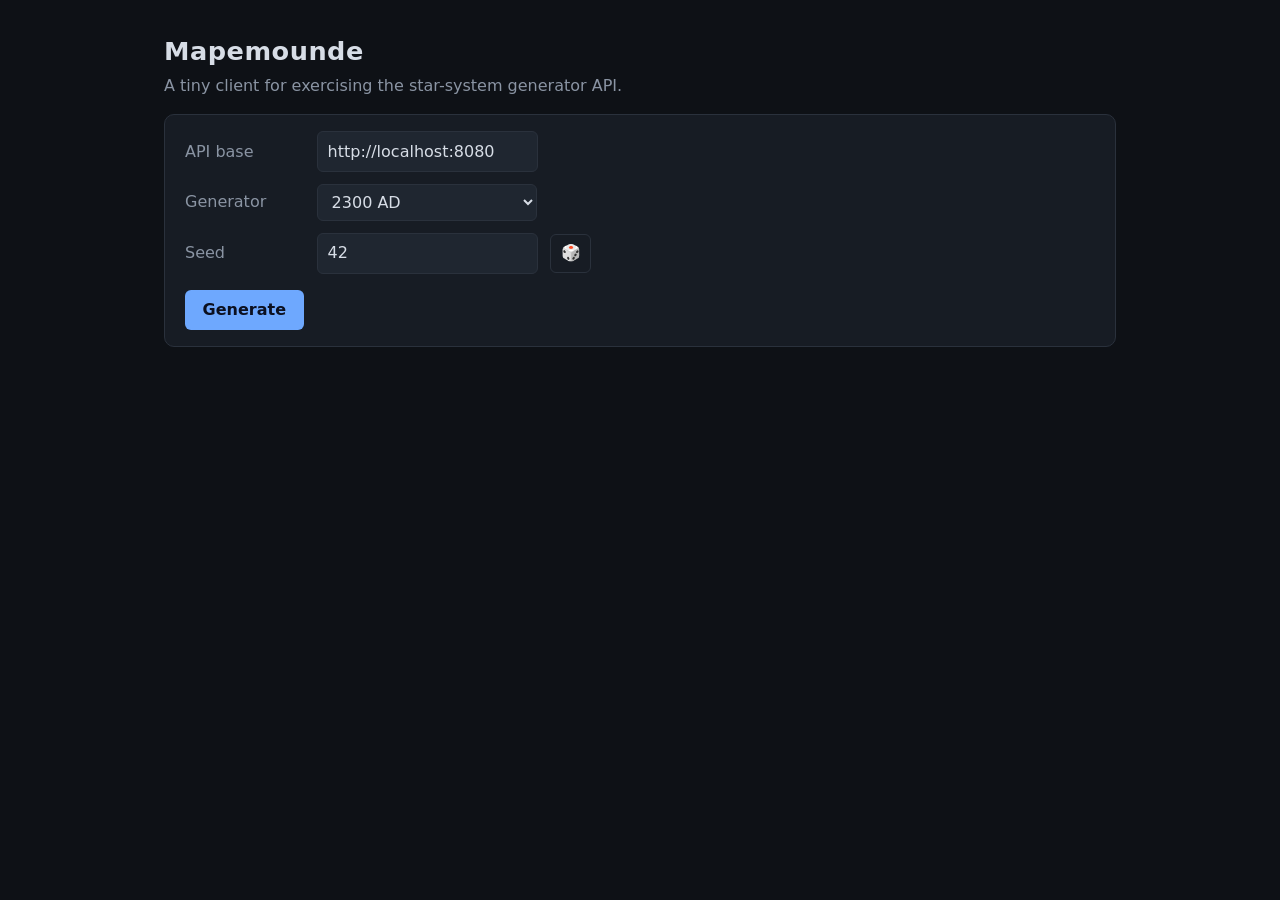
==== docs/index.html @ 3610985d "initial" ====
<!DOCTYPE html>
<html lang="en">
  <head>
    <meta charset="utf-8" />
    <meta name="viewport" content="width=device-width, initial-scale=1" />
    <title>Mapemounde — API tester</title>
    <link rel="stylesheet" href="styles.css" />
  </head>
  <body>
    <header>
      <h1>Mapemounde</h1>
      <p class="subtitle">A tiny client for exercising the star-system generator API.</p>
    </header>

    <main>
      <form id="form">
        <div class="row">
          <label for="apiBase">API base</label>
          <!-- Value is set by app.js (saved override → ?api= → default); remembered across visits. -->
          <input id="apiBase" type="text" placeholder="http://localhost:8080" spellcheck="false" />
        </div>

        <div class="row">
          <label for="generator">Generator</label>
          <select id="generator">
            <option value="ad2300">2300 AD</option>
            <option value="btech">BattleTech</option>
            <option value="aow">Architect of Worlds</option>
            <option value="traveller">Traveller (Classic)</option>
          </select>
        </div>

        <div class="row">
          <label for="seed">Seed</label>
          <input id="seed" type="text" value="42" spellcheck="false" />
          <button type="button" id="randomSeed" class="ghost" title="Random seed">🎲</button>
        </div>

        <!-- BattleTech only -->
        <div class="row param" data-param="btech">
          <label for="starType">Star type</label>
          <select id="starType">
            <option value="Realistic">Realistic</option>
            <option value="LifeFriendly">LifeFriendly</option>
            <option value="HotStars">HotStars</option>
          </select>
        </div>

        <!-- Architect of Worlds only -->
        <div class="row param" data-param="aow">
          <label for="earthLike">Earth-like bias</label>
          <input id="earthLike" type="checkbox" />
        </div>

        <div class="row actions">
          <button type="submit" id="generate">Generate</button>
          <span id="status" class="status"></span>
        </div>
      </form>

      <section id="result" hidden>
        <div id="rendered"></div>
        <details id="rawWrap">
          <summary>Raw JSON</summary>
          <pre id="raw"></pre>
        </details>
      </section>
    </main>

    <script src="app.js"></script>
  </body>
</html>
---- docs/styles.css ----
:root {
  --bg: #0e1116;
  --panel: #171c24;
  --panel-2: #1f2630;
  --text: #d7dde6;
  --muted: #8a94a3;
  --accent: #6ea8fe;
  --border: #2a313c;
  --error: #ff8a8a;
}

* {
  box-sizing: border-box;
}

body {
  margin: 0;
  font-family: system-ui, -apple-system, Segoe UI, Roboto, sans-serif;
  background: var(--bg);
  color: var(--text);
  line-height: 1.5;
}

header {
  padding: 2rem 1.5rem 1rem;
  max-width: 1000px;
  margin: 0 auto;
}

h1 {
  margin: 0;
  font-size: 1.6rem;
  letter-spacing: 0.5px;
}

.subtitle {
  margin: 0.25rem 0 0;
  color: var(--muted);
}

main {
  max-width: 1000px;
  margin: 0 auto;
  padding: 0 1.5rem 4rem;
}

form {
  background: var(--panel);
  border: 1px solid var(--border);
  border-radius: 10px;
  padding: 1rem 1.25rem;
  display: flex;
  flex-direction: column;
  gap: 0.75rem;
}

.row {
  display: flex;
  align-items: center;
  gap: 0.75rem;
}

.row label {
  width: 120px;
  color: var(--muted);
  flex: none;
}

input[type="text"],
select {
  background: var(--panel-2);
  color: var(--text);
  border: 1px solid var(--border);
  border-radius: 6px;
  padding: 0.45rem 0.6rem;
  font: inherit;
  min-width: 220px;
}

input[type="text"]:focus,
select:focus {
  outline: none;
  border-color: var(--accent);
}

.param[hidden] {
  display: none;
}

button {
  background: var(--accent);
  color: #0b1020;
  border: none;
  border-radius: 6px;
  padding: 0.5rem 1.1rem;
  font: inherit;
  font-weight: 600;
  cursor: pointer;
}

button.ghost {
  background: transparent;
  border: 1px solid var(--border);
  color: var(--text);
  padding: 0.4rem 0.6rem;
}

button:hover {
  filter: brightness(1.08);
}

.actions {
  margin-top: 0.25rem;
}

.status {
  color: var(--muted);
}

.status.error {
  color: var(--error);
}

section#result {
  margin-top: 1.5rem;
}

.card {
  background: var(--panel);
  border: 1px solid var(--border);
  border-radius: 10px;
  padding: 1rem 1.25rem;
  margin-bottom: 1rem;
}

.card h2 {
  margin: 0 0 0.75rem;
  font-size: 1.05rem;
}

.meta {
  color: var(--muted);
  margin-bottom: 1rem;
}

.meta strong {
  color: var(--text);
}

table {
  width: 100%;
  border-collapse: collapse;
  font-variant-numeric: tabular-nums;
  font-size: 0.92rem;
}

th,
td {
  text-align: left;
  padding: 0.4rem 0.6rem;
  border-bottom: 1px solid var(--border);
  white-space: nowrap;
}

th {
  color: var(--muted);
  font-weight: 600;
}

td.num {
  text-align: right;
}

.unit {
  color: var(--muted);
  margin-left: 0.25rem;
}

.kvs {
  display: grid;
  grid-template-columns: max-content 1fr;
  gap: 0.35rem 1.25rem;
}

.kvs dt {
  color: var(--muted);
}

.kvs dd {
  margin: 0;
}

details {
  margin-top: 0.5rem;
}

summary {
  cursor: pointer;
  color: var(--muted);
}

pre {
  background: var(--panel-2);
  border: 1px solid var(--border);
  border-radius: 8px;
  padding: 1rem;
  overflow-x: auto;
  font-size: 0.82rem;
}
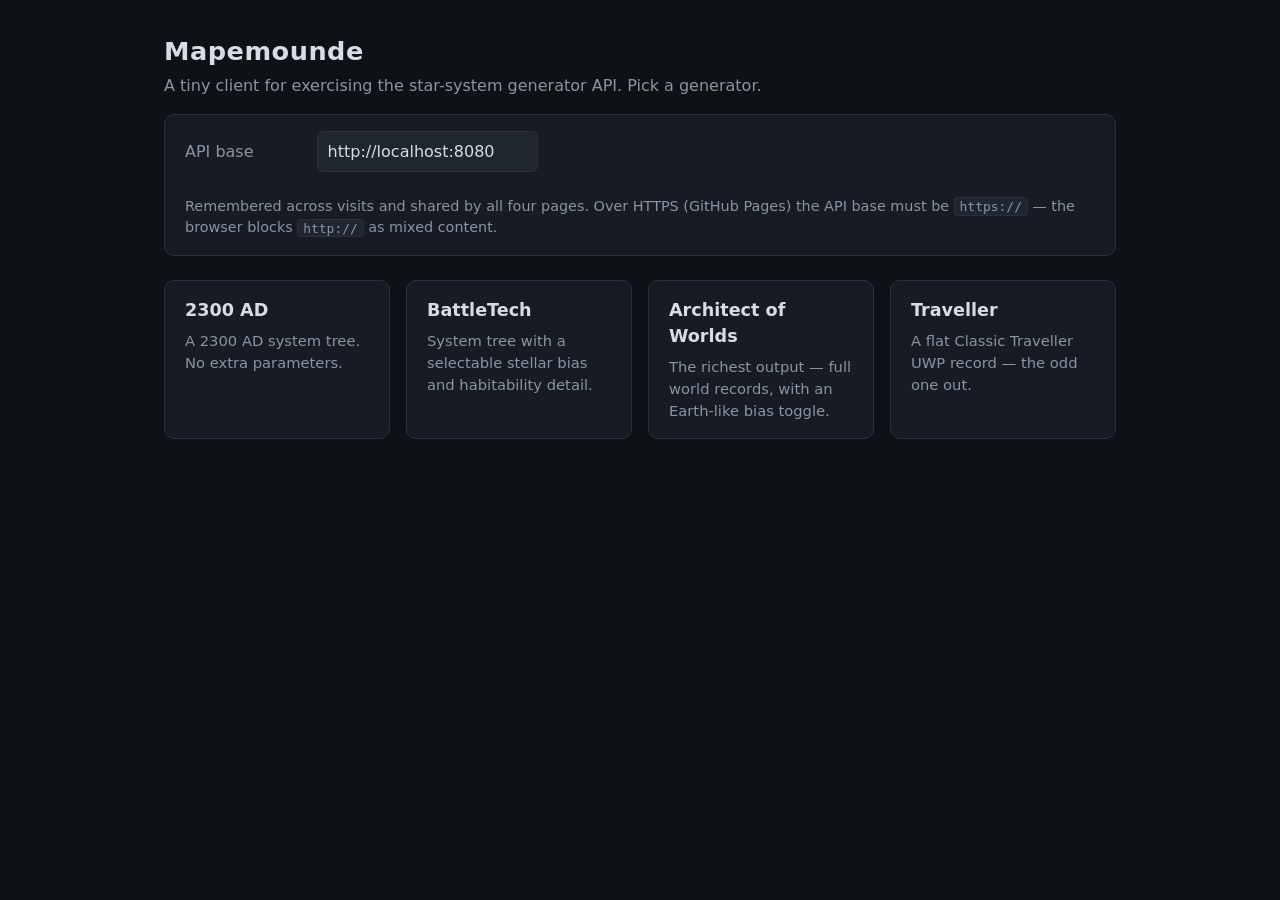
==== commit 3f22fc6a: "updated for new lib spec" ====
--- a/docs/index.html
+++ b/docs/index.html
@@ -9,64 +9,62 @@
   <body>
     <header>
       <h1>Mapemounde</h1>
-      <p class="subtitle">A tiny client for exercising the star-system generator API.</p>
+      <p class="subtitle">A tiny client for exercising the star-system generator API. Pick a generator.</p>
     </header>
 
     <main>
-      <form id="form">
+      <form id="hubForm">
         <div class="row">
           <label for="apiBase">API base</label>
-          <!-- Value is set by app.js (saved override → ?api= → default); remembered across visits. -->
+          <!-- Set/remembered here and shared with every generator page via localStorage. -->
           <input id="apiBase" type="text" placeholder="http://localhost:8080" spellcheck="false" />
         </div>
-
-        <div class="row">
-          <label for="generator">Generator</label>
-          <select id="generator">
-            <option value="ad2300">2300 AD</option>
-            <option value="btech">BattleTech</option>
-            <option value="aow">Architect of Worlds</option>
-            <option value="traveller">Traveller (Classic)</option>
-          </select>
-        </div>
-
-        <div class="row">
-          <label for="seed">Seed</label>
-          <input id="seed" type="text" value="42" spellcheck="false" />
-          <button type="button" id="randomSeed" class="ghost" title="Random seed">🎲</button>
-        </div>
-
-        <!-- BattleTech only -->
-        <div class="row param" data-param="btech">
-          <label for="starType">Star type</label>
-          <select id="starType">
-            <option value="Realistic">Realistic</option>
-            <option value="LifeFriendly">LifeFriendly</option>
-            <option value="HotStars">HotStars</option>
-          </select>
-        </div>
-
-        <!-- Architect of Worlds only -->
-        <div class="row param" data-param="aow">
-          <label for="earthLike">Earth-like bias</label>
-          <input id="earthLike" type="checkbox" />
-        </div>
-
-        <div class="row actions">
-          <button type="submit" id="generate">Generate</button>
-          <span id="status" class="status"></span>
-        </div>
+        <p class="hint">
+          Remembered across visits and shared by all four pages. Over HTTPS (GitHub Pages) the
+          API base must be <code>https://</code> — the browser blocks <code>http://</code> as mixed content.
+        </p>
       </form>
 
-      <section id="result" hidden>
-        <div id="rendered"></div>
-        <details id="rawWrap">
-          <summary>Raw JSON</summary>
-          <pre id="raw"></pre>
-        </details>
-      </section>
+      <nav class="cards">
+        <a class="gcard" href="ad2300.html">
+          <h2>2300 AD</h2>
+          <p>A 2300 AD system tree. No extra parameters.</p>
+        </a>
+        <a class="gcard" href="btech.html">
+          <h2>BattleTech</h2>
+          <p>System tree with a selectable stellar bias and habitability detail.</p>
+        </a>
+        <a class="gcard" href="aow.html">
+          <h2>Architect of Worlds</h2>
+          <p>The richest output — full world records, with an Earth-like bias toggle.</p>
+        </a>
+        <a class="gcard" href="traveller.html">
+          <h2>Traveller</h2>
+          <p>A flat Classic Traveller UWP record — the odd one out.</p>
+        </a>
+      </nav>
     </main>
 
-    <script src="app.js"></script>
+    <script>
+      "use strict";
+      // The hub only manages the shared API base; each generator page resolves it the same way.
+      const API_BASE_KEY = "mapemounde.apiBase";
+      const DEFAULT_API_BASE = "http://localhost:8080";
+      const input = document.getElementById("apiBase");
+
+      function read() {
+        const fromQuery = new URLSearchParams(location.search).get("api");
+        if (fromQuery) {
+          try { localStorage.setItem(API_BASE_KEY, fromQuery); } catch {}
+          return fromQuery;
+        }
+        try { return localStorage.getItem(API_BASE_KEY) || DEFAULT_API_BASE; } catch { return DEFAULT_API_BASE; }
+      }
+
+      input.value = read();
+      input.addEventListener("change", () => {
+        try { localStorage.setItem(API_BASE_KEY, input.value.trim()); } catch {}
+      });
+    </script>
   </body>
 </html>
--- a/docs/styles.css
+++ b/docs/styles.css
@@ -38,6 +38,19 @@
   color: var(--muted);
 }
 
+.crumb {
+  margin: 0 0 0.5rem;
+}
+
+.crumb a {
+  color: var(--muted);
+  text-decoration: none;
+}
+
+.crumb a:hover {
+  color: var(--accent);
+}
+
 main {
   max-width: 1000px;
   margin: 0 auto;
@@ -147,47 +160,180 @@
   color: var(--text);
 }
 
-table {
-  width: 100%;
-  border-collapse: collapse;
-  font-variant-numeric: tabular-nums;
+.unit {
+  color: var(--muted);
+  margin-left: 0.15rem;
+}
+
+/* Hub landing page: shared API-base config + a card per generator. */
+.hint {
+  color: var(--muted);
+  font-size: 0.9rem;
+  margin: 0.75rem 0 0;
+}
+
+code {
+  background: var(--panel-2);
+  border: 1px solid var(--border);
+  border-radius: 4px;
+  padding: 0.05rem 0.3rem;
+  font-size: 0.9em;
+}
+
+.cards {
+  display: grid;
+  grid-template-columns: repeat(auto-fit, minmax(220px, 1fr));
+  gap: 1rem;
+  margin-top: 1.5rem;
+}
+
+.gcard {
+  display: block;
+  background: var(--panel);
+  border: 1px solid var(--border);
+  border-radius: 10px;
+  padding: 1rem 1.25rem;
+  color: inherit;
+  text-decoration: none;
+}
+
+.gcard:hover {
+  border-color: var(--accent);
+}
+
+.gcard h2 {
+  margin: 0 0 0.4rem;
+  font-size: 1.1rem;
+}
+
+.gcard p {
+  margin: 0;
+  color: var(--muted);
   font-size: 0.92rem;
 }
 
-th,
-td {
-  text-align: left;
-  padding: 0.4rem 0.6rem;
-  border-bottom: 1px solid var(--border);
-  white-space: nowrap;
-}
-
-th {
-  color: var(--muted);
+/* Result tree: each body is a node with collapsible-looking nested children. */
+.tree,
+.children {
+  list-style: none;
+  margin: 0;
+  padding: 0;
+}
+
+.children {
+  margin-left: 1rem;
+  padding-left: 1rem;
+  border-left: 2px solid var(--border);
+}
+
+.node {
+  margin: 0.6rem 0;
+}
+
+.node-head {
+  display: flex;
+  align-items: baseline;
+  gap: 0.6rem;
+  flex-wrap: wrap;
+}
+
+.node-title {
   font-weight: 600;
 }
 
-td.num {
-  text-align: right;
-}
-
-.unit {
-  color: var(--muted);
-  margin-left: 0.25rem;
-}
-
-.kvs {
+.node-id {
+  color: var(--muted);
+  font-size: 0.85rem;
+}
+
+.node-orbit {
+  color: var(--muted);
+  font-size: 0.9rem;
+  margin-left: auto;
+}
+
+.badge {
+  font-size: 0.72rem;
+  text-transform: uppercase;
+  letter-spacing: 0.04em;
+  font-weight: 700;
+  padding: 0.1rem 0.45rem;
+  border-radius: 999px;
+  background: var(--panel-2);
+  border: 1px solid var(--border);
+  color: var(--muted);
+}
+
+.badge-star {
+  color: #ffd479;
+  border-color: #5a4a1f;
+}
+
+.badge-planet {
+  color: var(--accent);
+  border-color: #2c4a78;
+}
+
+.badge-moon {
+  color: #9fd6c2;
+  border-color: #2a5448;
+}
+
+.badge-asteroidBelt,
+.badge-ring,
+.badge-moonlet {
+  color: #c2a8e0;
+  border-color: #463058;
+}
+
+.node-detail {
+  display: flex;
+  flex-wrap: wrap;
+  gap: 0.5rem 1.5rem;
+  margin: 0.4rem 0 0;
+}
+
+.sect {
+  min-width: 200px;
+}
+
+.sect h4 {
+  margin: 0 0 0.25rem;
+  font-size: 0.78rem;
+  text-transform: uppercase;
+  letter-spacing: 0.04em;
+  color: var(--muted);
+  font-weight: 700;
+}
+
+/* A definition-list grid used for orbit/core and every nested record. */
+.grid {
   display: grid;
   grid-template-columns: max-content 1fr;
-  gap: 0.35rem 1.25rem;
-}
-
-.kvs dt {
-  color: var(--muted);
-}
-
-.kvs dd {
-  margin: 0;
+  gap: 0.15rem 0.9rem;
+  margin: 0;
+  font-size: 0.9rem;
+  font-variant-numeric: tabular-nums;
+}
+
+.grid dt {
+  color: var(--muted);
+}
+
+.grid dd {
+  margin: 0;
+}
+
+/* Nested grids (e.g. an AoW world's climate/atmosphere) indent slightly for legibility. */
+.grid dd > .grid {
+  margin: 0.15rem 0 0.35rem;
+  padding-left: 0.6rem;
+  border-left: 1px solid var(--border);
+}
+
+.list {
+  margin: 0;
+  padding-left: 1.1rem;
 }
 
 details {
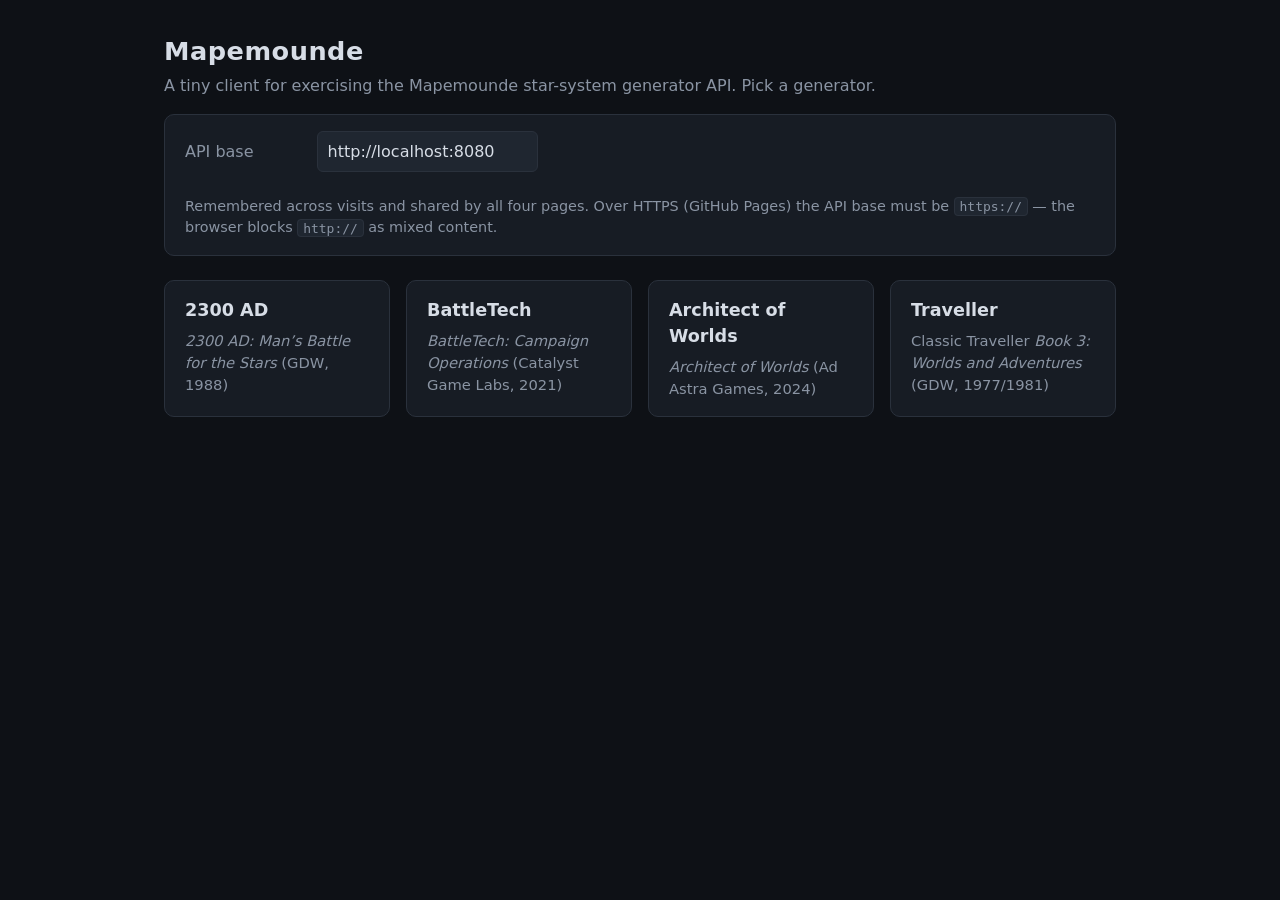
==== commit 8671f931: "alg description" ====
--- a/docs/index.html
+++ b/docs/index.html
@@ -9,14 +9,14 @@
   <body>
     <header>
       <h1>Mapemounde</h1>
-      <p class="subtitle">A tiny client for exercising the star-system generator API. Pick a generator.</p>
+      <p class="subtitle">A tiny client for exercising the Mapemounde star-system generator API. Pick a generator.</p>
     </header>
 
     <main>
-      <form id="hubForm">
+      <form>
         <div class="row">
           <label for="apiBase">API base</label>
-          <!-- Set/remembered here and shared with every generator page via localStorage. -->
+          <!-- Value is set by apiBase.js (?api= → saved → default); remembered across visits and pages. -->
           <input id="apiBase" type="text" placeholder="http://localhost:8080" spellcheck="false" />
         </div>
         <p class="hint">
@@ -28,43 +28,23 @@
       <nav class="cards">
         <a class="gcard" href="ad2300.html">
           <h2>2300 AD</h2>
-          <p>A 2300 AD system tree. No extra parameters.</p>
+          <p><cite>2300 AD: Man’s Battle for the Stars</cite> (GDW, 1988)</p>
         </a>
         <a class="gcard" href="btech.html">
           <h2>BattleTech</h2>
-          <p>System tree with a selectable stellar bias and habitability detail.</p>
+          <p><cite>BattleTech: Campaign Operations</cite> (Catalyst Game Labs, 2021)</p>
         </a>
         <a class="gcard" href="aow.html">
           <h2>Architect of Worlds</h2>
-          <p>The richest output — full world records, with an Earth-like bias toggle.</p>
+          <p><cite>Architect of Worlds</cite> (Ad Astra Games, 2024)</p>
         </a>
         <a class="gcard" href="traveller.html">
           <h2>Traveller</h2>
-          <p>A flat Classic Traveller UWP record — the odd one out.</p>
+          <p>Classic Traveller <cite>Book 3: Worlds and Adventures</cite> (GDW, 1977/1981)</p>
         </a>
       </nav>
     </main>
 
-    <script>
-      "use strict";
-      // The hub only manages the shared API base; each generator page resolves it the same way.
-      const API_BASE_KEY = "mapemounde.apiBase";
-      const DEFAULT_API_BASE = "http://localhost:8080";
-      const input = document.getElementById("apiBase");
-
-      function read() {
-        const fromQuery = new URLSearchParams(location.search).get("api");
-        if (fromQuery) {
-          try { localStorage.setItem(API_BASE_KEY, fromQuery); } catch {}
-          return fromQuery;
-        }
-        try { return localStorage.getItem(API_BASE_KEY) || DEFAULT_API_BASE; } catch { return DEFAULT_API_BASE; }
-      }
-
-      input.value = read();
-      input.addEventListener("change", () => {
-        try { localStorage.setItem(API_BASE_KEY, input.value.trim()); } catch {}
-      });
-    </script>
+    <script src="apiBase.js"></script>
   </body>
 </html>
--- a/docs/styles.css
+++ b/docs/styles.css
@@ -96,10 +96,6 @@
   border-color: var(--accent);
 }
 
-.param[hidden] {
-  display: none;
-}
-
 button {
   background: var(--accent);
   color: #0b1020;
@@ -128,6 +124,7 @@
 
 .status {
   color: var(--muted);
+  overflow-wrap: anywhere; /* the full request URL must not force the page wider than a phone */
 }
 
 .status.error {
@@ -136,6 +133,96 @@
 
 section#result {
   margin-top: 1.5rem;
+}
+
+/* Hover card: headline facts for the orrery body under the pointer (a tap pins it on touch).
+   Positioned within #rendered rather than the orrery card, whose overflow would clip it. */
+#rendered {
+  position: relative;
+}
+
+.orrery-body {
+  cursor: pointer;
+}
+
+.orrery-body:hover {
+  filter: brightness(1.15);
+}
+
+.hover-card {
+  position: absolute;
+  z-index: 5;
+  max-width: 320px;
+  padding: 0.5rem 0.7rem 0.55rem;
+  background: var(--panel-2);
+  border: 1px solid var(--border);
+  border-radius: 8px;
+  box-shadow: 0 6px 20px rgba(0, 0, 0, 0.4);
+  font-size: 0.8rem;
+}
+
+.hover-card .hc-actions {
+  margin-top: 0.4rem;
+}
+
+/* The card's action, styled as a link. */
+.hc-open {
+  background: none;
+  border: 0;
+  padding: 0;
+  color: var(--accent);
+  font: inherit;
+  font-size: 0.78rem;
+  cursor: pointer;
+}
+
+.hc-open:hover {
+  text-decoration: underline;
+  filter: none;
+}
+
+/* A glyph whose record is being hovered in the fold-out. */
+.orrery-body.lit {
+  filter: drop-shadow(0 0 5px rgba(255, 255, 255, 0.85)) brightness(1.25);
+}
+
+/* A record just jumped to from the map. */
+@keyframes node-flash {
+  from {
+    background: rgba(110, 168, 254, 0.28);
+  }
+  to {
+    background: transparent;
+  }
+}
+
+.node.flash > .node-head {
+  animation: node-flash 1.6s ease-out;
+  border-radius: 6px;
+}
+
+.hover-card .hc-title {
+  margin-bottom: 0.3rem;
+}
+
+.hover-card .hc-kind {
+  color: var(--muted);
+  margin-left: 0.4rem;
+}
+
+.hover-card .grid {
+  font-size: 0.78rem;
+  gap: 0.05rem 0.7rem;
+}
+
+.hover-card .comp {
+  min-width: 170px;
+  margin: 0.2rem 0 0.1rem;
+}
+
+.hover-card .comp-key {
+  font-size: inherit;
+  gap: 0 0.6rem;
 }
 
 .card {
@@ -146,18 +233,175 @@
   margin-bottom: 1rem;
 }
 
-.card h2 {
-  margin: 0 0 0.75rem;
-  font-size: 1.05rem;
-}
-
-.meta {
-  color: var(--muted);
-  margin-bottom: 1rem;
-}
-
-.meta strong {
-  color: var(--text);
+/* Traveller system hex: an inline SVG centred in the card. */
+.hex-card {
+  display: flex;
+  justify-content: center;
+}
+
+.hex-svg {
+  width: 100%;
+  max-width: 360px;
+  height: auto;
+  color: var(--text);
+}
+
+/* Traveller UWP status line under the hex: the world profile string, shown verbatim/monospaced. */
+.uwp {
+  margin: 0.75rem 0 0;
+  text-align: center;
+  font-family: ui-monospace, "SF Mono", Menlo, Consolas, monospace;
+  letter-spacing: 0.04em;
+  color: var(--text);
+}
+
+/* Name + download controls under the traveller hex. */
+.hex-controls {
+  display: flex;
+  align-items: center;
+  gap: 0.75rem;
+  margin: 0.75rem 0 0.5rem;
+}
+
+.hex-controls label {
+  color: var(--muted);
+}
+
+.hex-controls input {
+  min-width: 200px;
+}
+
+.hex-controls button {
+  margin-left: auto;
+}
+
+/* System orrery: a schematic map of the generated system, drawn as inline SVG. It scales down to
+   the card's width (app.js splits wide systems into rows so the scale never drops below 0.72); the
+   overflow-x is a last resort that should not trigger, kept so the page body can never scroll
+   sideways. Centred with margin:auto rather than .hex-card's flex, because centring an over-wide
+   flex item makes its leading overflow unreachable to the scroll container. */
+.orrery-card {
+  overflow-x: auto;
+  padding: 0.5rem;
+}
+
+.orrery-svg {
+  display: block;
+  margin: 0 auto;
+  width: 100%; /* scales down to the card; the inline max-width stops it scaling up */
+  height: auto;
+  color: var(--text);
+}
+
+/* Legend: an "ⓘ Legend" pill at the bottom right of the orrery card that floats the legend (only
+   the marks this system uses, in the orrery's own colours) as a panel above itself. */
+.legend-wrap {
+  position: relative;
+  display: flex;
+  justify-content: flex-end;
+  margin: 0.3rem 0.25rem 0;
+}
+
+.legend-wrap > summary {
+  list-style: none;
+  cursor: pointer;
+  font-size: 0.78rem;
+  color: var(--muted);
+  padding: 0.1rem 0.6rem;
+  border: 1px solid var(--border);
+  border-radius: 999px;
+  background: var(--panel-2);
+}
+
+.legend-wrap > summary::-webkit-details-marker {
+  display: none;
+}
+
+.legend-wrap[open] > summary,
+.legend-wrap > summary:hover {
+  color: var(--text);
+}
+
+.legend-panel {
+  position: absolute;
+  right: 0;
+  bottom: calc(100% + 6px);
+  z-index: 4;
+  max-width: 100%;
+  padding: 0.45rem 0.75rem 0.4rem;
+  background: var(--panel-2);
+  border: 1px solid var(--border);
+  border-radius: 8px;
+  box-shadow: 0 6px 20px rgba(0, 0, 0, 0.4);
+}
+
+.legend {
+  list-style: none;
+  margin: 0;
+  padding: 0;
+  display: flex;
+  flex-wrap: wrap;
+  gap: 0.1rem 0.9rem;
+  font-size: 0.78rem;
+  color: var(--muted);
+}
+
+.legend li {
+  display: inline-flex;
+  align-items: center;
+  gap: 0.3rem;
+}
+
+.swatch {
+  flex: none;
+}
+
+.legend-note {
+  margin: 0.3rem 0 0;
+  font-size: 0.75rem;
+  color: var(--muted);
+}
+
+/* The folded-away per-body detail under the orrery. Deeply nested records with wide grids can
+   exceed a phone's width; they scroll inside the fold-out rather than widening the page. */
+.tree-wrap {
+  overflow-x: auto;
+}
+
+.tree-wrap > summary {
+  margin-bottom: 0.5rem;
+}
+
+/* Summary strip: what the map cannot answer at a glance, as chips above it in the orrery card. */
+.summary {
+  list-style: none;
+  margin: 0.15rem 0 0.4rem;
+  padding: 0 0.5rem;
+  display: flex;
+  flex-wrap: wrap;
+  align-items: center;
+  gap: 0.3rem 0.5rem;
+  font-size: 0.85rem;
+  color: var(--muted);
+}
+
+.chip {
+  display: inline-flex;
+  align-items: center;
+  gap: 0.3rem;
+  padding: 0.15rem 0.55rem 0.15rem 0.3rem;
+  border: 1px solid var(--border);
+  border-radius: 999px;
+  background: var(--panel-2);
+}
+
+.chip strong {
+  color: var(--text);
+  font-weight: 600;
+}
+
+.chip-fact {
+  padding-left: 0.55rem;
 }
 
 .unit {
@@ -237,6 +481,12 @@
   flex-wrap: wrap;
 }
 
+/* The record's portrait: the orrery glyph at icon size, beside the badge. */
+.portrait {
+  flex: none;
+  align-self: center;
+}
+
 .node-title {
   font-weight: 600;
 }
@@ -244,6 +494,37 @@
 .node-id {
   color: var(--muted);
   font-size: 0.85rem;
+}
+
+/* A record id that links back up to its glyph in the map. */
+.node-id-link {
+  background: none;
+  border: 0;
+  padding: 0;
+  font: inherit;
+  font-size: 0.85rem;
+  color: var(--muted);
+  cursor: pointer;
+}
+
+.node-id-link:hover {
+  color: var(--accent);
+  text-decoration: underline;
+  filter: none;
+}
+
+/* A glyph just jumped to from its record. */
+@keyframes glyph-pulse {
+  from {
+    filter: drop-shadow(0 0 10px rgba(255, 255, 255, 0.95)) brightness(1.6);
+  }
+  to {
+    filter: none;
+  }
+}
+
+.orrery-body.pulse {
+  animation: glyph-pulse 1.6s ease-out;
 }
 
 .node-orbit {
@@ -324,6 +605,66 @@
   margin: 0;
 }
 
+/* Atmosphere composition: a stacked bar plus a key, in place of a grid of numbers. */
+.comp {
+  min-width: 200px;
+  margin: 0.15rem 0 0.35rem;
+}
+
+.comp-bar {
+  display: flex;
+  height: 10px;
+  border-radius: 5px;
+  overflow: hidden;
+  background: var(--panel-2);
+  border: 1px solid var(--border);
+}
+
+.comp-bar span {
+  display: block;
+  height: 100%;
+  min-width: 2px; /* a trace gas still shows as a sliver */
+}
+
+.comp-key {
+  list-style: none;
+  margin: 0.25rem 0 0;
+  padding: 0;
+  display: flex;
+  flex-wrap: wrap;
+  gap: 0.1rem 0.8rem;
+  font-size: 0.85rem;
+}
+
+.comp-key li::before {
+  content: "";
+  display: inline-block;
+  width: 0.6em;
+  height: 0.6em;
+  border-radius: 50%;
+  background: var(--c);
+  margin-right: 0.35em;
+  vertical-align: 0.05em;
+}
+
+/* Moon strip: a planet's satellites on a log axis, above their folded records. */
+.moon-strip {
+  display: block;
+  width: 100%;
+  max-width: 640px;
+  height: auto;
+  margin: 0.35rem 0 0.1rem;
+  color: var(--text);
+}
+
+.moons-wrap {
+  margin-top: 0.1rem;
+}
+
+.moons-wrap > summary {
+  font-size: 0.85rem;
+}
+
 /* Nested grids (e.g. an AoW world's climate/atmosphere) indent slightly for legibility. */
 .grid dd > .grid {
   margin: 0.15rem 0 0.35rem;
@@ -353,3 +694,59 @@
   overflow-x: auto;
   font-size: 0.82rem;
 }
+
+/* Book reference under a generator page's subtitle, and the "differences from the book" pages. */
+.source {
+  margin: 0.4rem 0 0;
+  color: var(--muted);
+  font-size: 0.92rem;
+}
+
+.source a,
+.about a {
+  color: var(--accent);
+}
+
+.about h2 {
+  margin: 0 0 0.5rem;
+  font-size: 1.1rem;
+}
+
+.about p {
+  margin: 0 0 0.5rem;
+}
+
+.about ul {
+  margin: 0;
+  padding-left: 1.2rem;
+}
+
+.about li + li {
+  margin-top: 0.4rem;
+}
+
+.facts {
+  margin: 0;
+  display: grid;
+  grid-template-columns: max-content 1fr;
+  gap: 0.4rem 1rem;
+}
+
+.facts dt {
+  color: var(--muted);
+}
+
+.facts dd {
+  margin: 0;
+}
+
+@media (max-width: 600px) {
+  .facts {
+    grid-template-columns: 1fr;
+    gap: 0.1rem;
+  }
+
+  .facts dd {
+    margin-bottom: 0.5rem;
+  }
+}
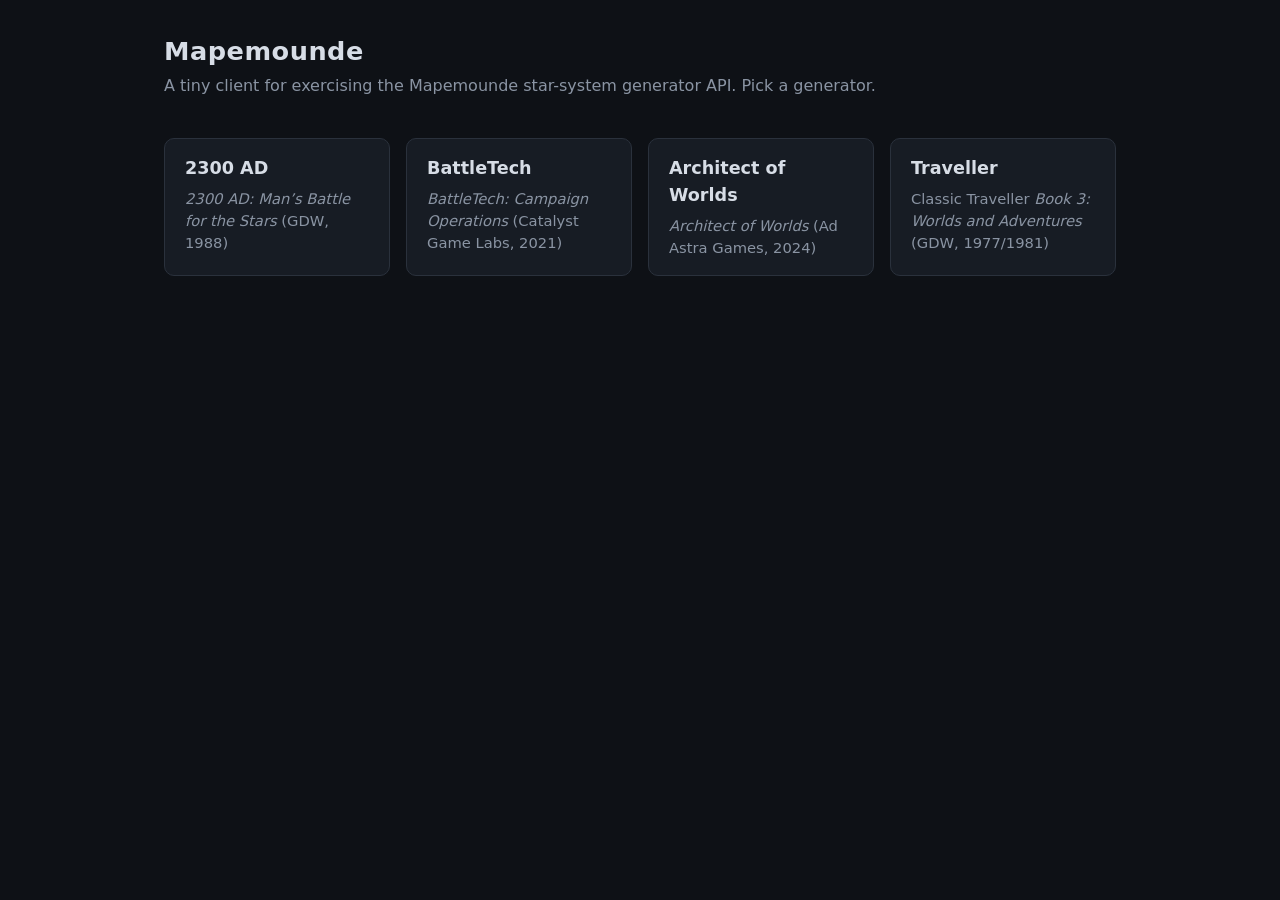
==== commit 09996f18: "cleanup" ====
--- a/docs/index.html
+++ b/docs/index.html
@@ -13,10 +13,10 @@
     </header>
 
     <main>
-      <form>
+      <form data-dev-only>
         <div class="row">
           <label for="apiBase">API base</label>
-          <!-- Value is set by apiBase.js (?api= → saved → default); remembered across visits and pages. -->
+          <!-- Dev only: value is set by apiBase.js (?api= → saved → default) and remembered across visits and pages. In prod it is fixed and this form is hidden. -->
           <input id="apiBase" type="text" placeholder="http://localhost:8080" spellcheck="false" />
         </div>
         <p class="hint">
--- a/docs/styles.css
+++ b/docs/styles.css
@@ -695,7 +695,7 @@
   font-size: 0.82rem;
 }
 
-/* Book reference under a generator page's subtitle, and the "differences from the book" pages. */
+/* Book reference under a generator page's title, and the "differences from the book" pages. */
 .source {
   margin: 0.4rem 0 0;
   color: var(--muted);
